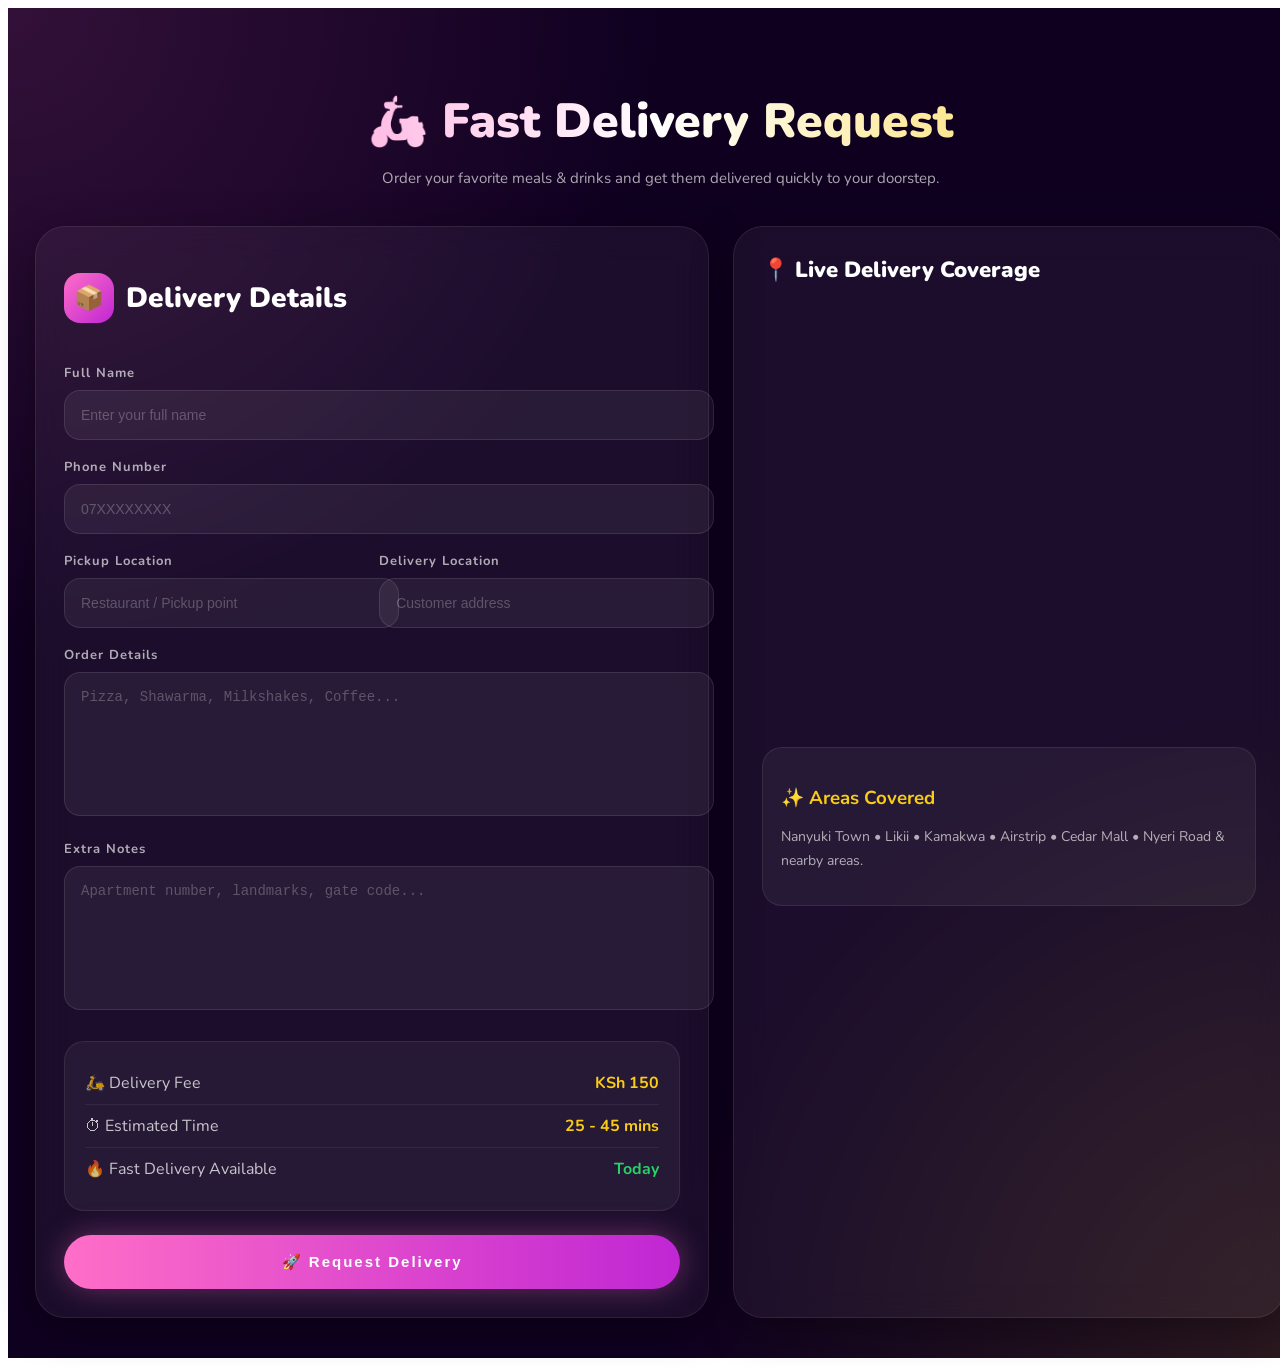
==== delivery.html @ 4cf7df97 "first commit" ====
<!DOCTYPE html>
<html lang="en">
<head>
    <meta charset="UTF-8">
    <meta name="viewport" content="width=device-width, initial-scale=1.0">
    <title>Milkmagic</title>
    <link href="https://fonts.googleapis.com/css2?family=Pacifico&family=Nunito:wght@300;400;600;700;800;900&display=swap" rel="stylesheet">
    <link rel="stylesheet" href="delivery.css">
</head>
<body>
    <!-- PREMIUM DELIVERY REQUEST SECTION -->
<section class="delivery-wrapper">

  <!-- HEADER -->
  <div class="delivery-hero">
    <h1>🛵 Fast Delivery Request</h1>
    <p>Order your favorite meals & drinks and get them delivered quickly to your doorstep.</p>
  </div>

  <!-- DELIVERY CARD -->
  <div class="delivery-card">

    <!-- LEFT SIDE -->
    <div class="delivery-form">

      <div class="form-title">
        <span>📦</span>
        <h2>Delivery Details</h2>
      </div>

      <div class="input-group">
        <label>Full Name</label>
        <input type="text" id="d-name" placeholder="Enter your full name">
      </div>

      <div class="input-group">
        <label>Phone Number</label>
        <input type="tel" id="d-phone" placeholder="07XXXXXXXX">
      </div>

      <div class="input-grid">

        <div class="input-group">
          <label>Pickup Location</label>
          <input type="text" id="pickup" placeholder="Restaurant / Pickup point">
        </div>

        <div class="input-group">
          <label>Delivery Location</label>
          <input type="text" id="dropoff" placeholder="Customer address">
        </div>

      </div>

      <div class="input-group">
        <label>Order Details</label>
        <textarea id="order-details" placeholder="Pizza, Shawarma, Milkshakes, Coffee..."></textarea>
      </div>

      <div class="input-group">
        <label>Extra Notes</label>
        <textarea id="notes" placeholder="Apartment number, landmarks, gate code..."></textarea>
      </div>

      <!-- PRICE BOX -->
      <div class="delivery-summary">

        <div class="sum-row">
          <span>🛵 Delivery Fee</span>
          <strong>KSh 150</strong>
        </div>

        <div class="sum-row">
          <span>⏱ Estimated Time</span>
          <strong>25 - 45 mins</strong>
        </div>

        <div class="sum-row total">
          <span>🔥 Fast Delivery Available</span>
          <strong>Today</strong>
        </div>

      </div>

      <!-- BUTTON -->
      <button class="request-btn" onclick="sendDeliveryRequest()">
        🚀 Request Delivery
      </button>

    </div>

    <!-- RIGHT SIDE -->
    <div class="map-section">

      <div class="map-header">
        📍 Live Delivery Coverage
      </div>

      <iframe
        src="https://maps.google.com/maps?q=Nanyuki&t=&z=13&ie=UTF8&iwloc=&output=embed"
        loading="lazy"
        allowfullscreen>
      </iframe>

      <div class="coverage-box">
        <h3>✨ Areas Covered</h3>
        <p>Nanyuki Town • Likii • Kamakwa • Airstrip • Cedar Mall • Nyeri Road & nearby areas.</p>
      </div>

    </div>

  </div>

</section>


<script>

function sendDeliveryRequest(){

  const name = document.getElementById("d-name").value;
  const phone = document.getElementById("d-phone").value;
  const pickup = document.getElementById("pickup").value;
  const dropoff = document.getElementById("dropoff").value;
  const order = document.getElementById("order-details").value;
  const notes = document.getElementById("notes").value;

  if(!name || !phone || !pickup || !dropoff || !order){
    alert("Please fill all required fields.");
    return;
  }

  const message =
`🛵 *NEW DELIVERY REQUEST* %0A%0A
👤 Name: ${name}%0A
📞 Phone: ${phone}%0A
📍 Pickup: ${pickup}%0A
🏠 Delivery: ${dropoff}%0A
🛒 Order: ${order}%0A
📝 Notes: ${notes}%0A%0A
Please confirm delivery availability.`;

  window.open(
    `https://wa.me/254758136588?text=${message}`,
    "_blank"
  );

}

</script>
    
</body>
</html>
---- delivery.css ----
.delivery-wrapper{
  width:100%;
  padding:40px 20px;
  background:
    radial-gradient(circle at top left, rgba(255,110,199,0.15), transparent 35%),
    radial-gradient(circle at bottom right, rgba(250,204,21,0.12), transparent 35%),
    #0f0020;
  min-height:100vh;
  font-family:'Nunito',sans-serif;
}

/* HERO */
.delivery-hero{
  text-align:center;
  margin-bottom:35px;
}

.delivery-hero h1{
  font-size:48px;
  font-weight:900;
  color:white;
  margin-bottom:12px;
  background:linear-gradient(90deg,#ff6ec7,#fff,#facc15);
  -webkit-background-clip:text;
  -webkit-text-fill-color:transparent;
}

.delivery-hero p{
  color:rgba(255,255,255,0.65);
  font-size:15px;
  max-width:650px;
  margin:auto;
  line-height:1.7;
}

/* CARD */
.delivery-card{
  max-width:1250px;
  margin:auto;
  display:grid;
  grid-template-columns:1.1fr 0.9fr;
  gap:24px;
}

.delivery-form,
.map-section{
  background:rgba(255,255,255,0.05);
  backdrop-filter:blur(16px);
  border:1px solid rgba(255,255,255,0.08);
  border-radius:30px;
  padding:28px;
  box-shadow:0 10px 40px rgba(0,0,0,0.35);
}

/* FORM TITLE */
.form-title{
  display:flex;
  align-items:center;
  gap:12px;
  margin-bottom:24px;
}

.form-title span{
  width:50px;
  height:50px;
  border-radius:16px;
  background:linear-gradient(135deg,#ff6ec7,#c026d3);
  display:flex;
  align-items:center;
  justify-content:center;
  font-size:24px;
}

.form-title h2{
  color:white;
  font-size:28px;
  font-weight:900;
}

/* INPUTS */
.input-group{
  margin-bottom:18px;
}

.input-grid{
  display:grid;
  grid-template-columns:1fr 1fr;
  gap:14px;
}

.input-group label{
  display:block;
  margin-bottom:8px;
  color:rgba(255,255,255,0.65);
  font-size:13px;
  font-weight:700;
  letter-spacing:1px;
}

.input-group input,
.input-group textarea{
  width:100%;
  background:rgba(255,255,255,0.06);
  border:1px solid rgba(255,255,255,0.1);
  border-radius:16px;
  padding:16px;
  color:white;
  font-size:14px;
  outline:none;
  transition:0.3s;
}

.input-group textarea{
  min-height:110px;
  resize:none;
}

.input-group input:focus,
.input-group textarea:focus{
  border-color:#ff6ec7;
  box-shadow:0 0 20px rgba(255,110,199,0.2);
}

.input-group input::placeholder,
.input-group textarea::placeholder{
  color:rgba(255,255,255,0.25);
}

/* SUMMARY */
.delivery-summary{
  margin-top:25px;
  background:rgba(255,255,255,0.05);
  border-radius:20px;
  padding:20px;
  border:1px solid rgba(255,255,255,0.08);
}

.sum-row{
  display:flex;
  justify-content:space-between;
  padding:10px 0;
  color:rgba(255,255,255,0.75);
  border-bottom:1px solid rgba(255,255,255,0.06);
}

.sum-row:last-child{
  border:none;
}

.sum-row strong{
  color:#facc15;
}

.total strong{
  color:#25D366;
}

/* BUTTON */
.request-btn{
  width:100%;
  margin-top:24px;
  padding:18px;
  border:none;
  border-radius:60px;
  background:linear-gradient(90deg,#ff6ec7,#c026d3);
  color:white;
  font-size:15px;
  font-weight:900;
  letter-spacing:2px;
  cursor:pointer;
  transition:0.3s;
  box-shadow:0 0 30px rgba(255,110,199,0.35);
}

.request-btn:hover{
  transform:translateY(-3px);
  box-shadow:0 0 45px rgba(255,110,199,0.55);
}

/* MAP */
.map-header{
  color:white;
  font-size:22px;
  font-weight:900;
  margin-bottom:18px;
}

.map-section iframe{
  width:100%;
  height:420px;
  border:none;
  border-radius:22px;
}

.coverage-box{
  margin-top:18px;
  background:rgba(255,255,255,0.05);
  border-radius:20px;
  padding:18px;
  border:1px solid rgba(255,255,255,0.08);
}

.coverage-box h3{
  color:#facc15;
  margin-bottom:8px;
}

.coverage-box p{
  color:rgba(255,255,255,0.65);
  line-height:1.7;
  font-size:14px;
}

/* MOBILE */
@media(max-width:950px){

  .delivery-card{
    grid-template-columns:1fr;
  }

  .input-grid{
    grid-template-columns:1fr;
  }

  .delivery-hero h1{
    font-size:34px;
  }

}
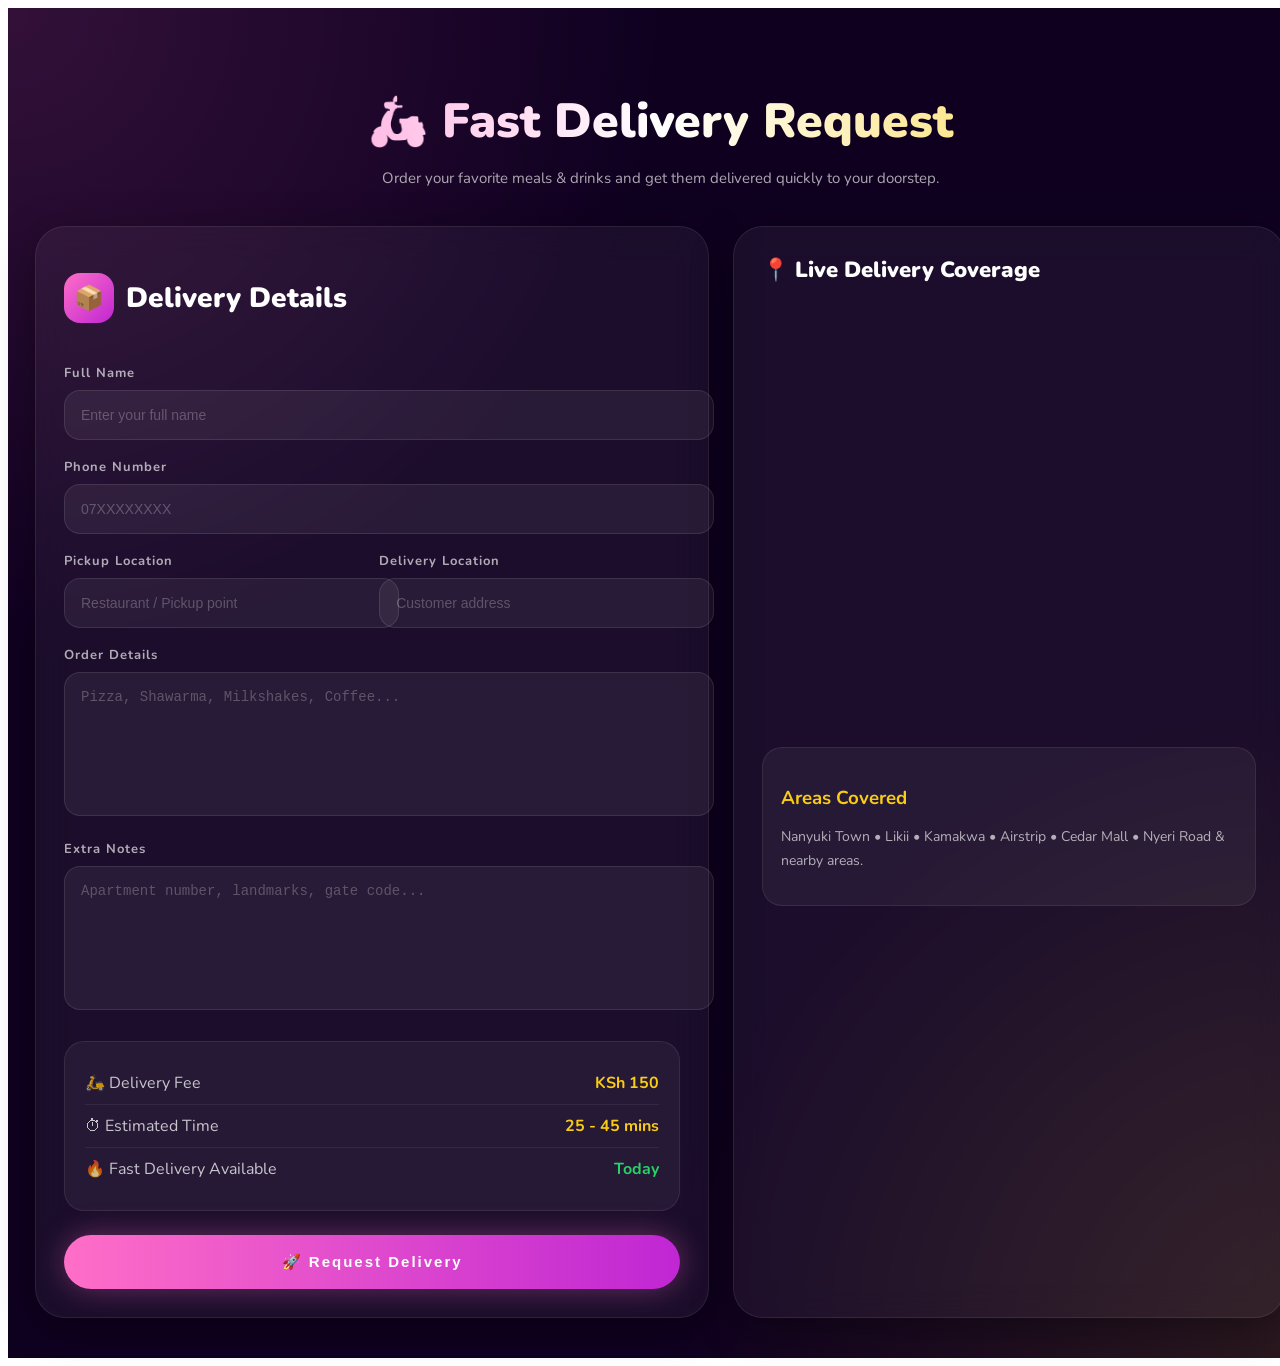
==== commit a508b8ce: "Update delivery.html" ====
--- a/delivery.html
+++ b/delivery.html
@@ -103,7 +103,7 @@
       </iframe>
 
       <div class="coverage-box">
-        <h3>✨ Areas Covered</h3>
+        <h3>Areas Covered</h3>
         <p>Nanyuki Town • Likii • Kamakwa • Airstrip • Cedar Mall • Nyeri Road & nearby areas.</p>
       </div>
 
@@ -150,4 +150,4 @@
 </script>
     
 </body>
-</html>+</html>
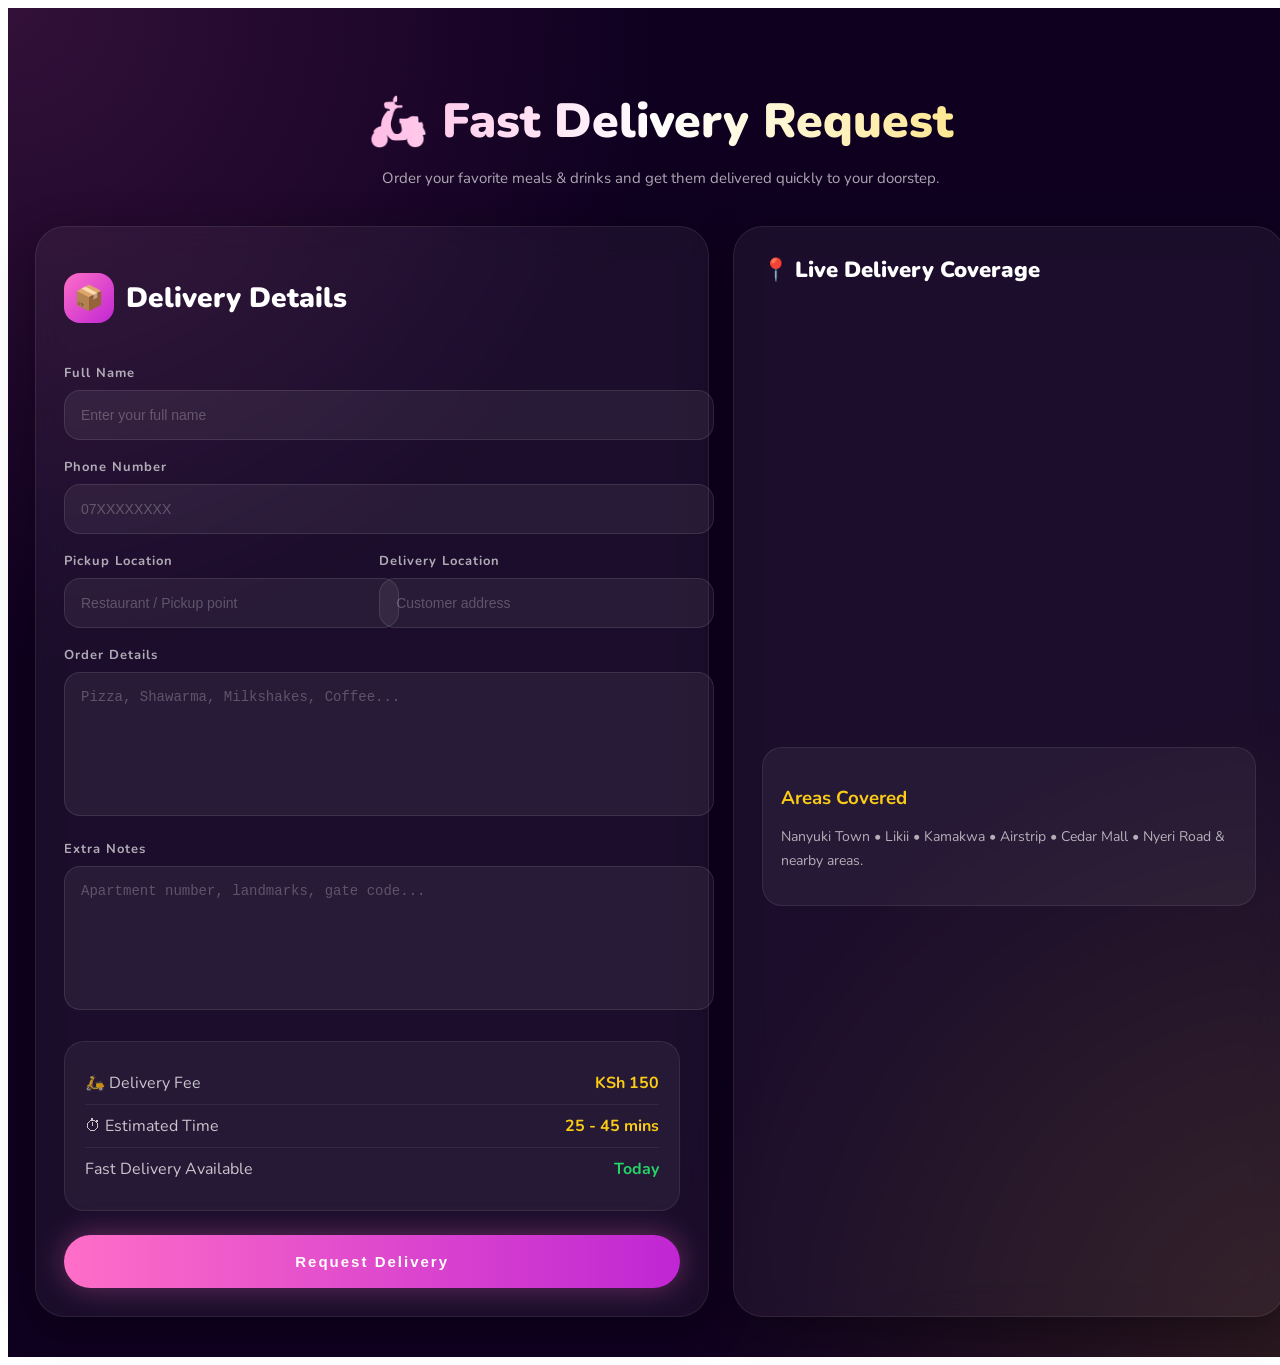
==== commit bcc8f81e: "Update delivery.html" ====
--- a/delivery.html
+++ b/delivery.html
@@ -76,7 +76,7 @@
         </div>
 
         <div class="sum-row total">
-          <span>🔥 Fast Delivery Available</span>
+          <span>Fast Delivery Available</span>
           <strong>Today</strong>
         </div>
 
@@ -84,7 +84,7 @@
 
       <!-- BUTTON -->
       <button class="request-btn" onclick="sendDeliveryRequest()">
-        🚀 Request Delivery
+        Request Delivery
       </button>
 
     </div>
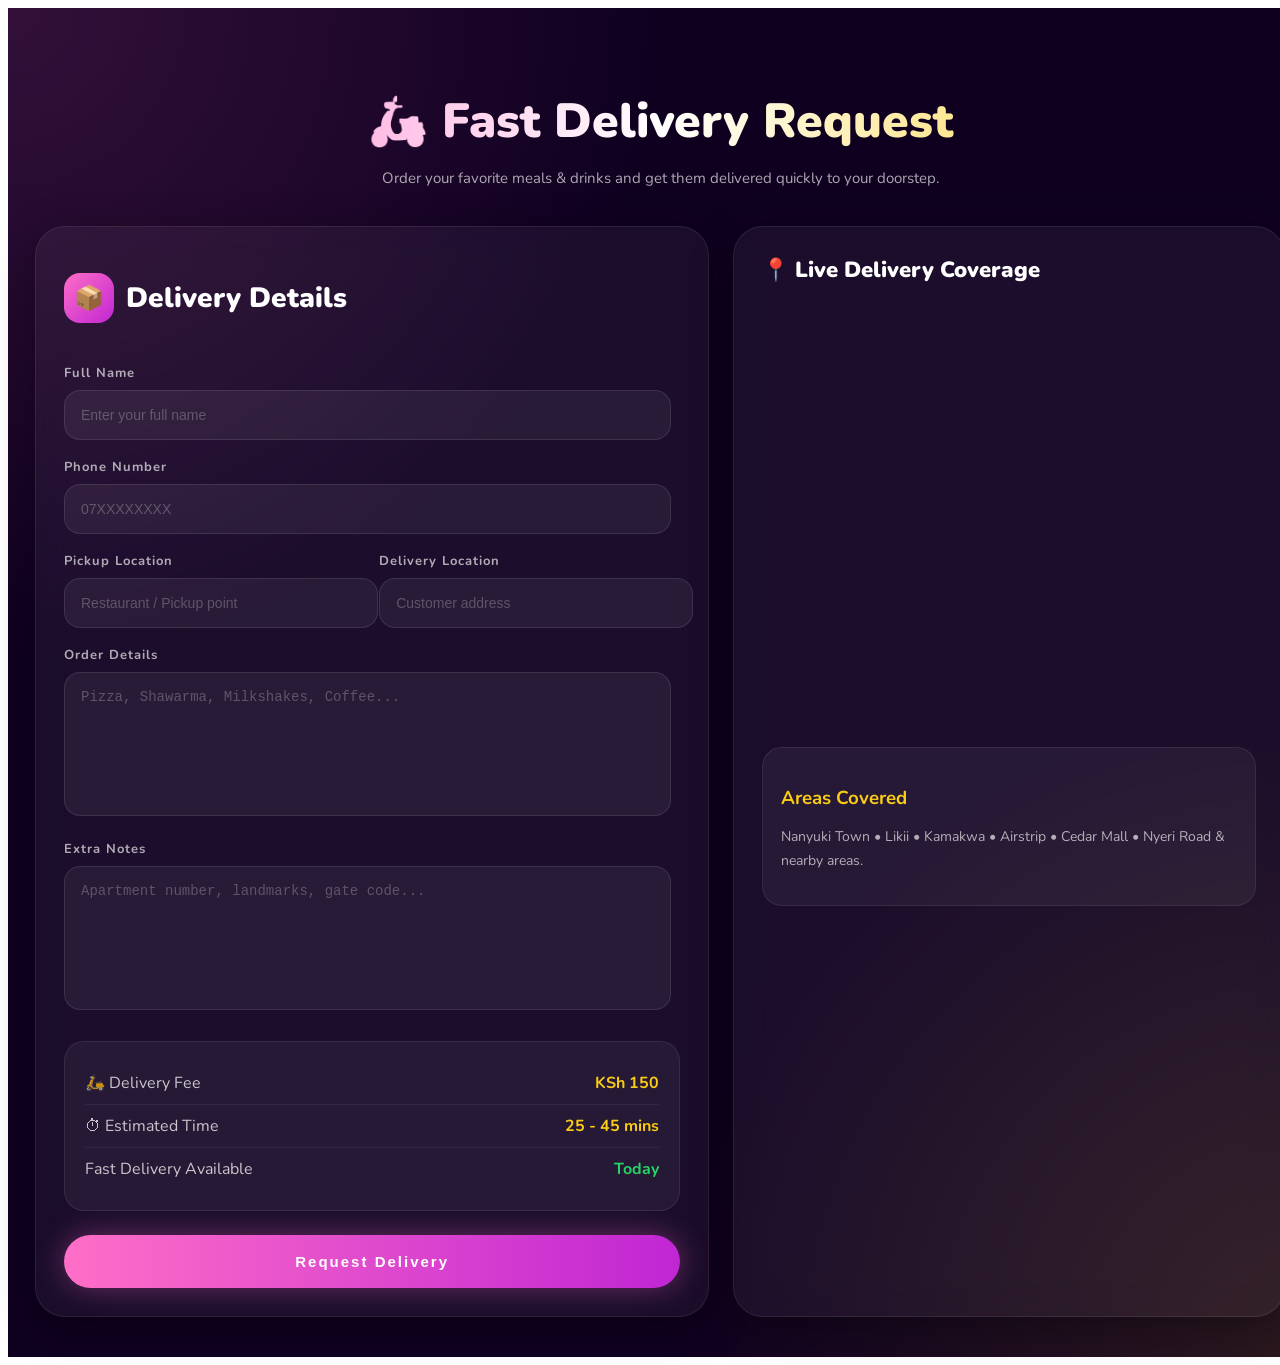
==== commit 37e42f64: "Update delivery.html" ====
--- a/delivery.html
+++ b/delivery.html
@@ -141,7 +141,7 @@
 Please confirm delivery availability.`;
 
   window.open(
-    `https://wa.me/254758136588?text=${message}`,
+    `https://wa.me/254142346945?text=${message}`,
     "_blank"
   );
 
--- a/delivery.css
+++ b/delivery.css
@@ -99,7 +99,7 @@
 
 .input-group input,
 .input-group textarea{
-  width:100%;
+  width:93%;
   background:rgba(255,255,255,0.06);
   border:1px solid rgba(255,255,255,0.1);
   border-radius:16px;
